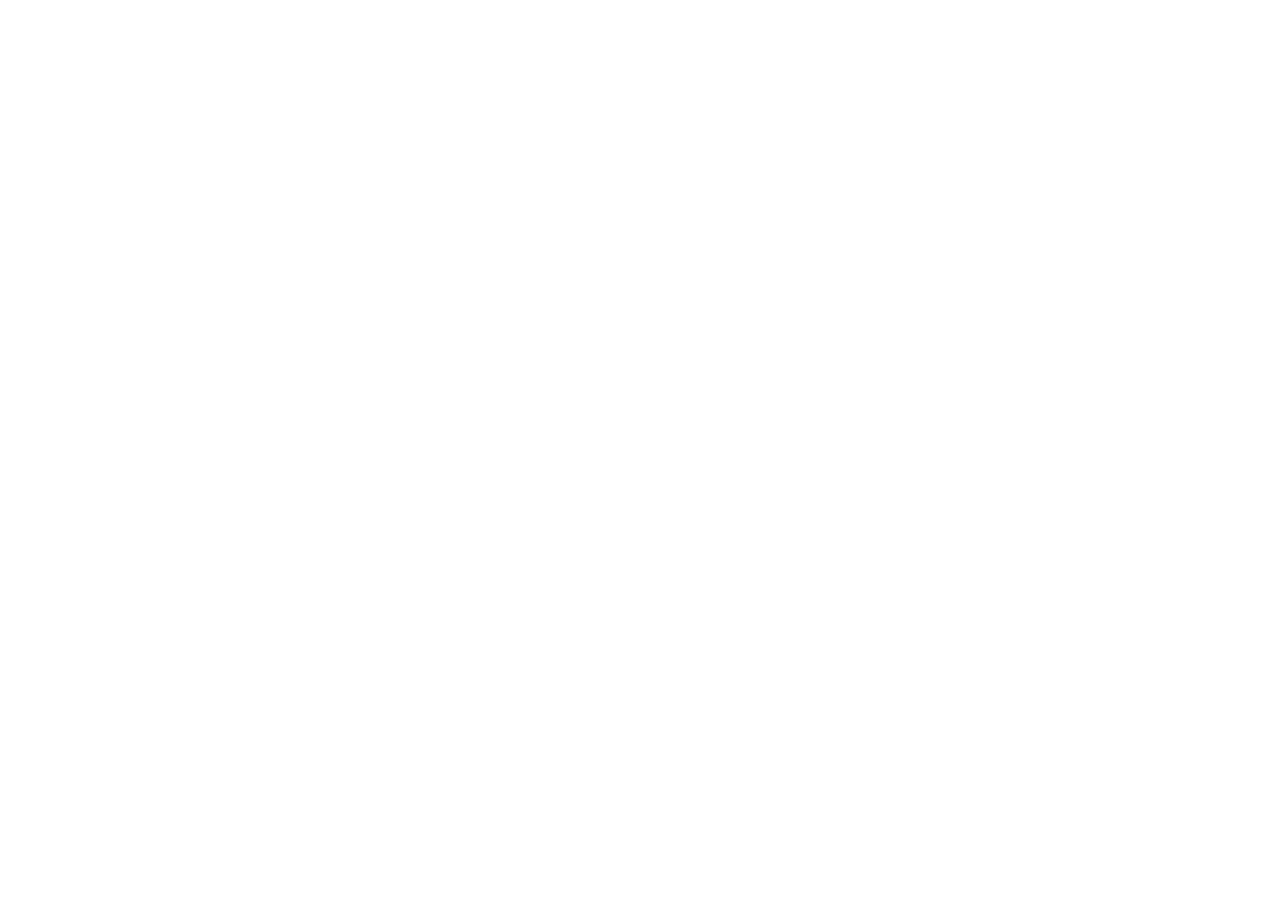
==== index.html @ 3f150117 "adicionando os arquivos iniciais do projeto" ====
<!DOCTYPE html>
<html lang="pt-br">
  <head>
    <meta charset="UTF-8" />
    <meta name="viewport" content="width=device-width, initial-scale=1.0" />
    <title>Travel Goals</title>
  </head>
  <body></body>
</html>
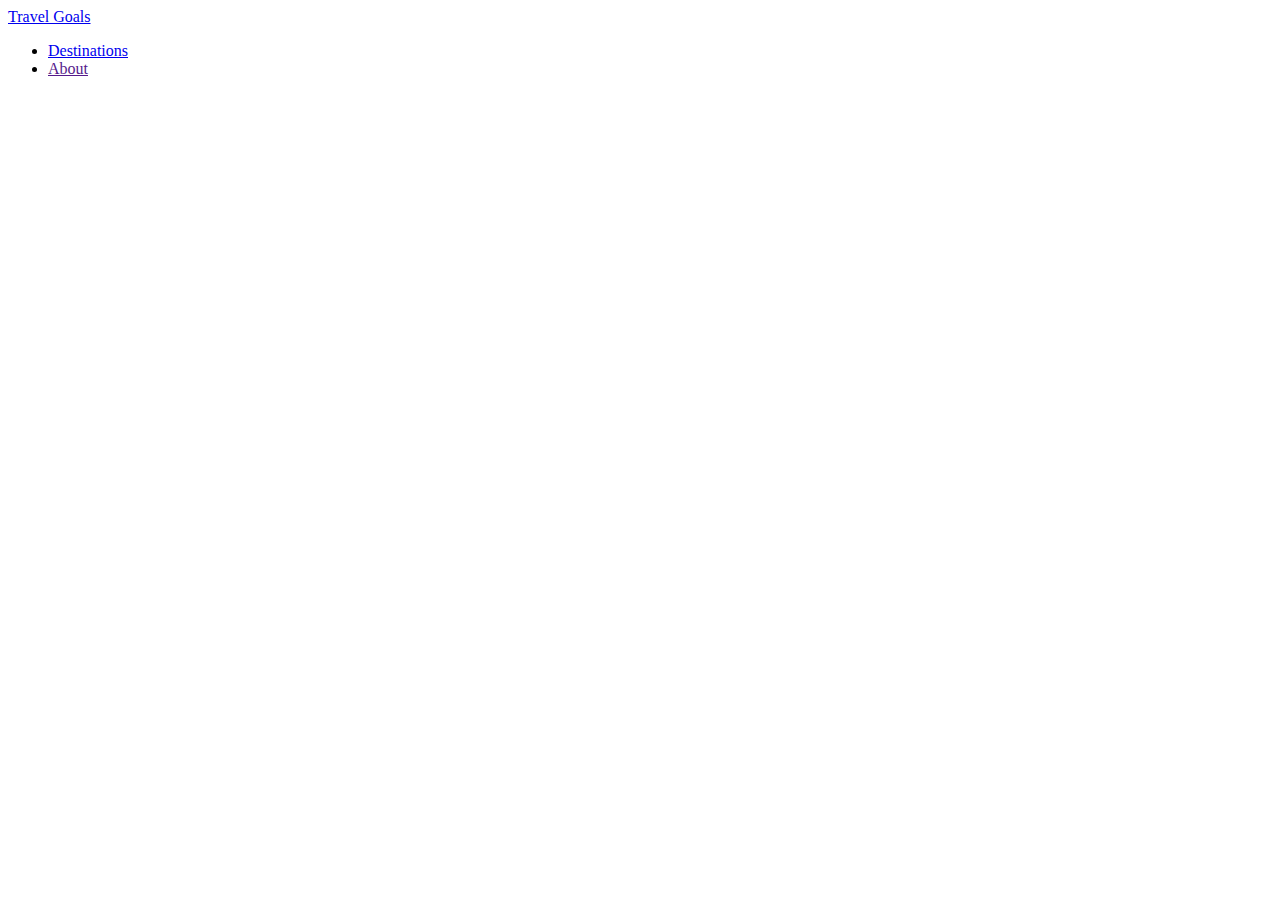
==== commit 0b09aaa0: "adicionando o esqueleto do index.html e os arquivos shared.css e places.html" ====
--- a/index.html
+++ b/index.html
@@ -3,7 +3,29 @@
   <head>
     <meta charset="UTF-8" />
     <meta name="viewport" content="width=device-width, initial-scale=1.0" />
+    <link
+      href="https://fonts.googleapis.com/css2?family=Raleway:wght@700&family=Oleo+Script:wght@700&family=Quicksand:wght@300;500;700&display=swap"
+      rel="stylesheet"
+    />
+    <link rel="stylesheet" href="shared.css" />
+    <link rel="stylesheet" href="styles.css" />
     <title>Travel Goals</title>
   </head>
-  <body></body>
+  <body>
+    <header>
+      <div>
+        <a href="index.html">Travel Goals</a>
+      </div>
+      <nav>
+        <ul>
+          <li><a href="places.html">Destinations</a></li>
+          <li><a href="">About</a></li>
+        </ul>
+      </nav>
+    </header>
+    <main>
+      <section></section>
+      <section></section>
+    </main>
+  </body>
 </html>
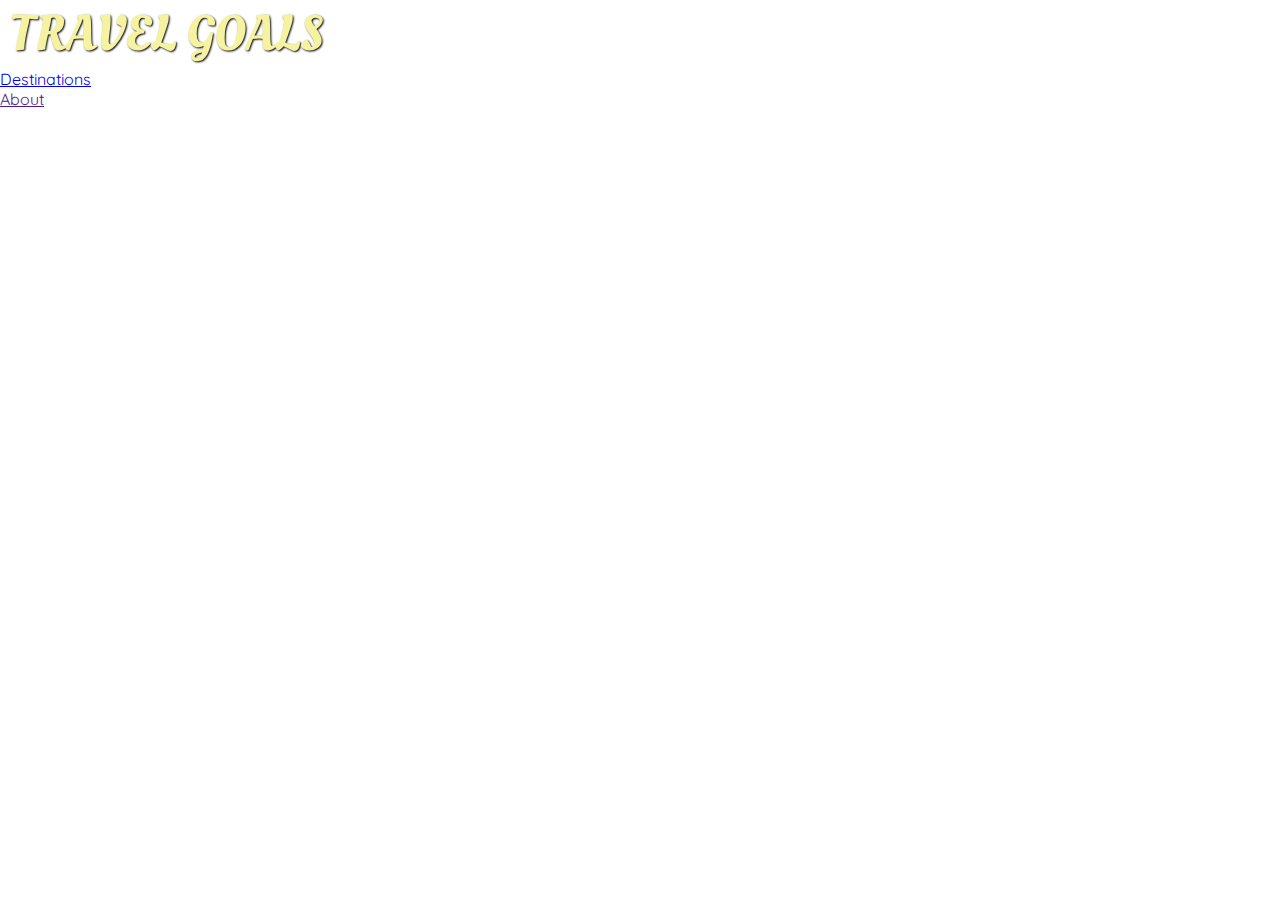
==== commit f0dc6bd3: "estilizando a logo" ====
--- a/index.html
+++ b/index.html
@@ -13,7 +13,7 @@
   </head>
   <body>
     <header>
-      <div>
+      <div id="page-logo">
         <a href="index.html">Travel Goals</a>
       </div>
       <nav>
--- a/shared.css
+++ b/shared.css
@@ -0,0 +1,20 @@
+body {
+  font-family: "Quicksand", sans-serif;
+  margin: 0;
+}
+
+#page-logo a {
+  padding: 10px;
+  font-family: "Oleo Script", sans-serif;
+  font-size: 50px;
+  text-transform: uppercase;
+  text-decoration: none;
+  text-shadow: 1px 1px 2px rgb(0, 0, 0);
+  color: rgb(245, 243, 160);
+}
+
+ul {
+  margin: 0;
+  padding: 0;
+  list-style: none;
+}
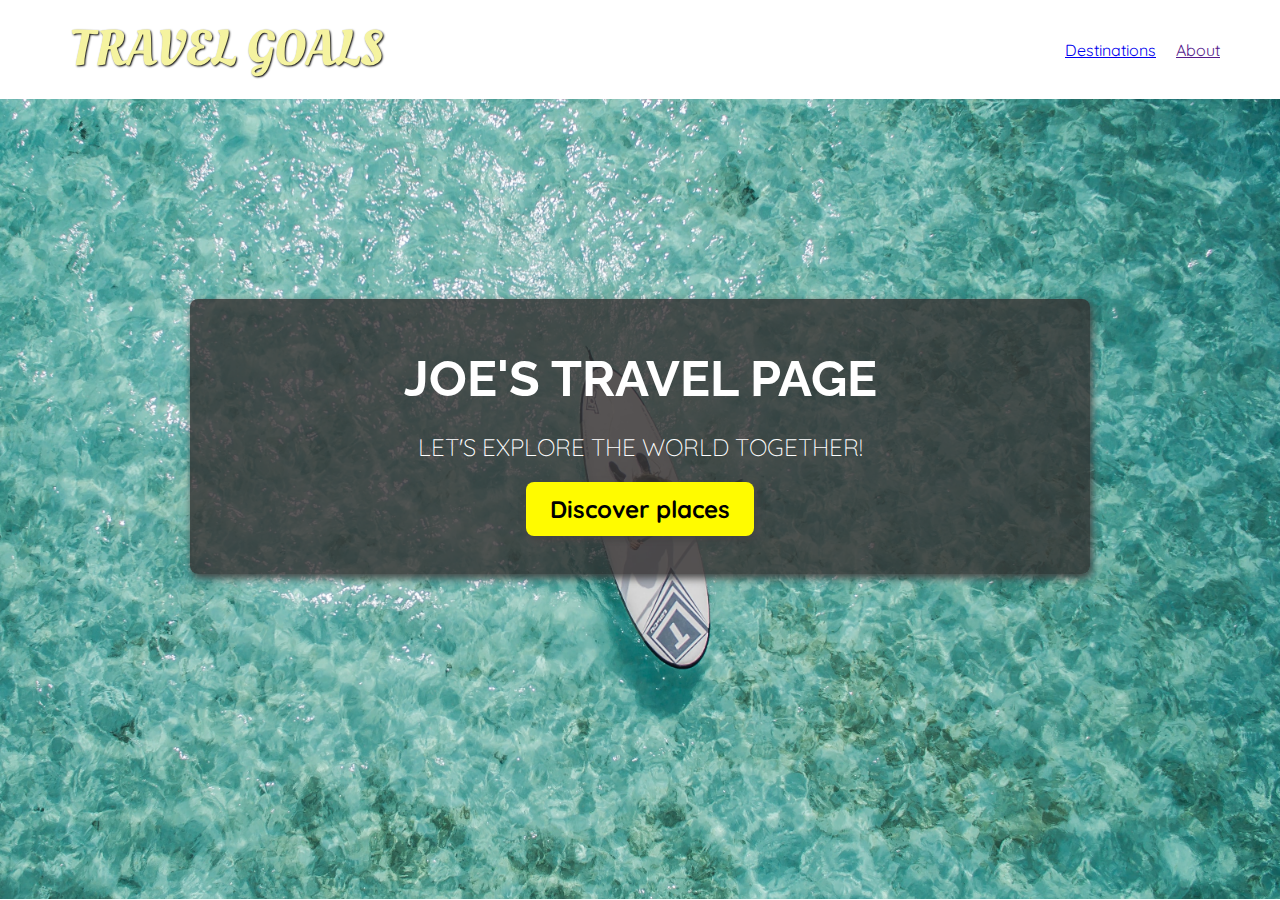
==== commit 3038315d: "atualizando o header e iniciando a section hero" ====
--- a/index.html
+++ b/index.html
@@ -24,8 +24,14 @@
       </nav>
     </header>
     <main>
-      <section></section>
-      <section></section>
+      <section id="hero">
+        <div id="hero-content">
+          <h1>Joe's Travel Page</h1>
+          <p>Let's explore the world together!</p>
+          <a href="places.html">Discover places</a>
+        </div>
+      </section>
+      <section id="highlights"></section>
     </main>
   </body>
 </html>
--- a/shared.css
+++ b/shared.css
@@ -1,6 +1,21 @@
 body {
   font-family: "Quicksand", sans-serif;
   margin: 0;
+}
+
+header {
+  display: flex;
+  justify-content: space-between;
+  align-items: center;
+  padding: 15px 60px;
+}
+
+header ul {
+  display: flex;
+}
+
+header li {
+  margin-left: 20px;
 }
 
 #page-logo a {
--- a/styles.css
+++ b/styles.css
@@ -0,0 +1,49 @@
+#hero {
+  height: 800px;
+  background-image: url("images/places/ocean.jpg");
+  background-position: center;
+  background-size: cover;
+}
+
+#hero-content {
+  width: 900px;
+  background-color: rgba(51, 47, 47, 0.8);
+  margin: 0 auto;
+  text-align: center;
+  padding: 50px 0;
+  border-radius: 8px;
+  box-shadow: 2px 4px 8px rgb(68, 67, 67);
+  position: relative;
+  top: 200px;
+}
+
+#hero-content h1 {
+  color: #fff;
+  text-transform: uppercase;
+  font-family: "Raleway", sans-serif;
+  font-size: 50px;
+  margin: 0;
+}
+
+#hero-content p {
+  color: #fff;
+  text-transform: uppercase;
+  font-size: 24px;
+  font-weight: 300;
+  margin-bottom: 32px;
+}
+
+#hero-content a {
+  color: #000;
+  padding: 12px 24px;
+  background-color: rgb(255, 251, 0);
+  border-radius: 8px;
+  font-size: 24px;
+  text-decoration: none;
+  font-weight: bold;
+  box-shadow: 2px 4px 8px rgb(68, 67, 67);
+}
+
+#hero-content a:hover {
+  background-color: rgb(255, 227, 0);
+}
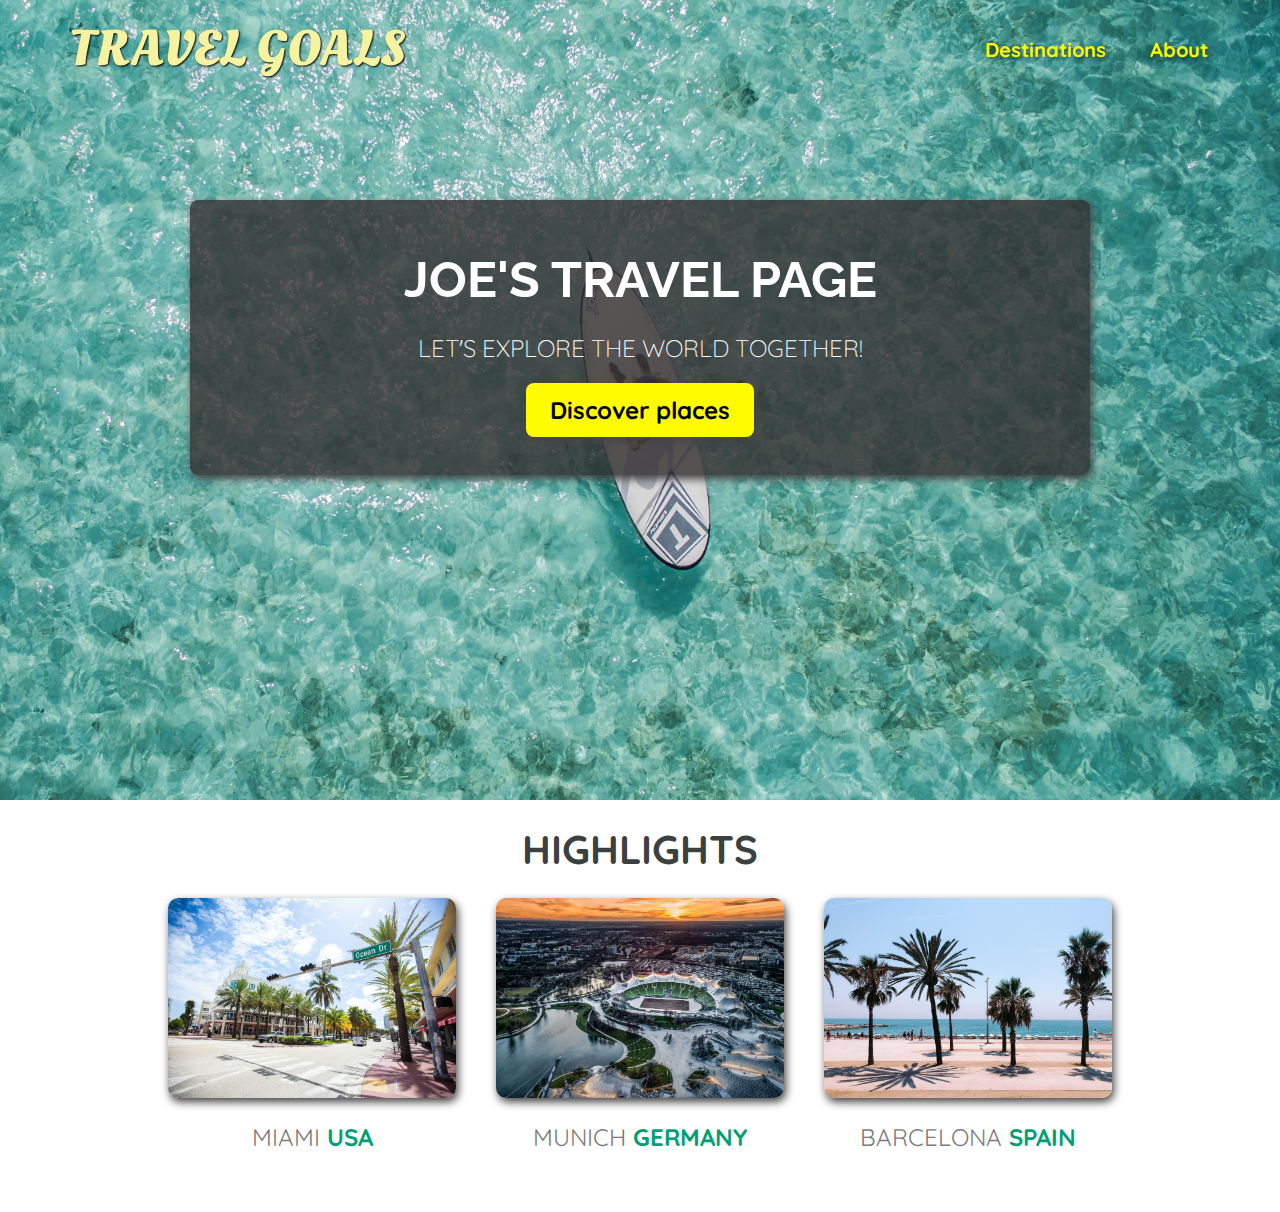
==== commit f2210632: "iniciando a estilização e adição de elementos e conteúdo na seção highlights" ====
--- a/index.html
+++ b/index.html
@@ -31,7 +31,32 @@
           <a href="places.html">Discover places</a>
         </div>
       </section>
-      <section id="highlights"></section>
+      <section id="highlights">
+        <h2>Highlights</h2>
+        <ul id="destinations">
+          <li class="destination">
+            <img
+              src="images/places/miami.jpg"
+              alt="Miami streets on sunny day"
+            />
+            <p>Miami <strong>USA</strong></p>
+          </li>
+          <li class="destination">
+            <img
+              src="images/places/munich.jpg"
+              alt="Munich stadium in winter"
+            />
+            <p>Munich <strong>Germany</strong></p>
+          </li>
+          <li class="destination">
+            <img
+              src="images/places/barcelona.jpg"
+              alt="Palm beach in Barcelona"
+            />
+            <p>Barcelona <strong>Spain</strong></p>
+          </li>
+        </ul>
+      </section>
     </main>
   </body>
 </html>
--- a/shared.css
+++ b/shared.css
@@ -8,6 +8,26 @@
   justify-content: space-between;
   align-items: center;
   padding: 15px 60px;
+  position: absolute;
+  width: 100%;
+  box-sizing: border-box;
+}
+
+header a {
+  text-decoration: none;
+  font-weight: bold;
+  font-size: 20px;
+  color: rgb(255, 251, 0);
+  text-shadow: 2px 2px 4px rgba(0, 0, 0, 0.5);
+  padding: 12px;
+  border-radius: 6px;
+  transition: 0.2s ease-in all;
+}
+
+header li a:hover {
+  background-color: rgb(255, 251, 0);
+  color: rgb(77, 77, 77);
+  text-shadow: none;
 }
 
 header ul {
--- a/styles.css
+++ b/styles.css
@@ -47,3 +47,43 @@
 #hero-content a:hover {
   background-color: rgb(255, 227, 0);
 }
+
+#highlights h2 {
+  color: rgb(59, 65, 64);
+  text-align: center;
+  text-transform: uppercase;
+  font-size: 40px;
+  margin: 24px 0;
+}
+
+#destinations {
+  display: flex;
+  justify-content: center;
+  width: 90%;
+  margin: 0 auto 40px;
+}
+
+.destination {
+  margin: 0 20px;
+  width: 25%;
+}
+
+.destination img {
+  height: 200px;
+  width: 100%;
+  object-fit: cover;
+  border-radius: 10px;
+  box-shadow: 2px 4px 8px rgb(68, 67, 67);
+}
+
+.destination p {
+  color: rgb(124, 123, 123);
+  text-align: center;
+  text-transform: uppercase;
+  font-size: 24px;
+  margin: 20px 0;
+}
+
+.destination strong {
+  color: rgb(0, 160, 117);
+}
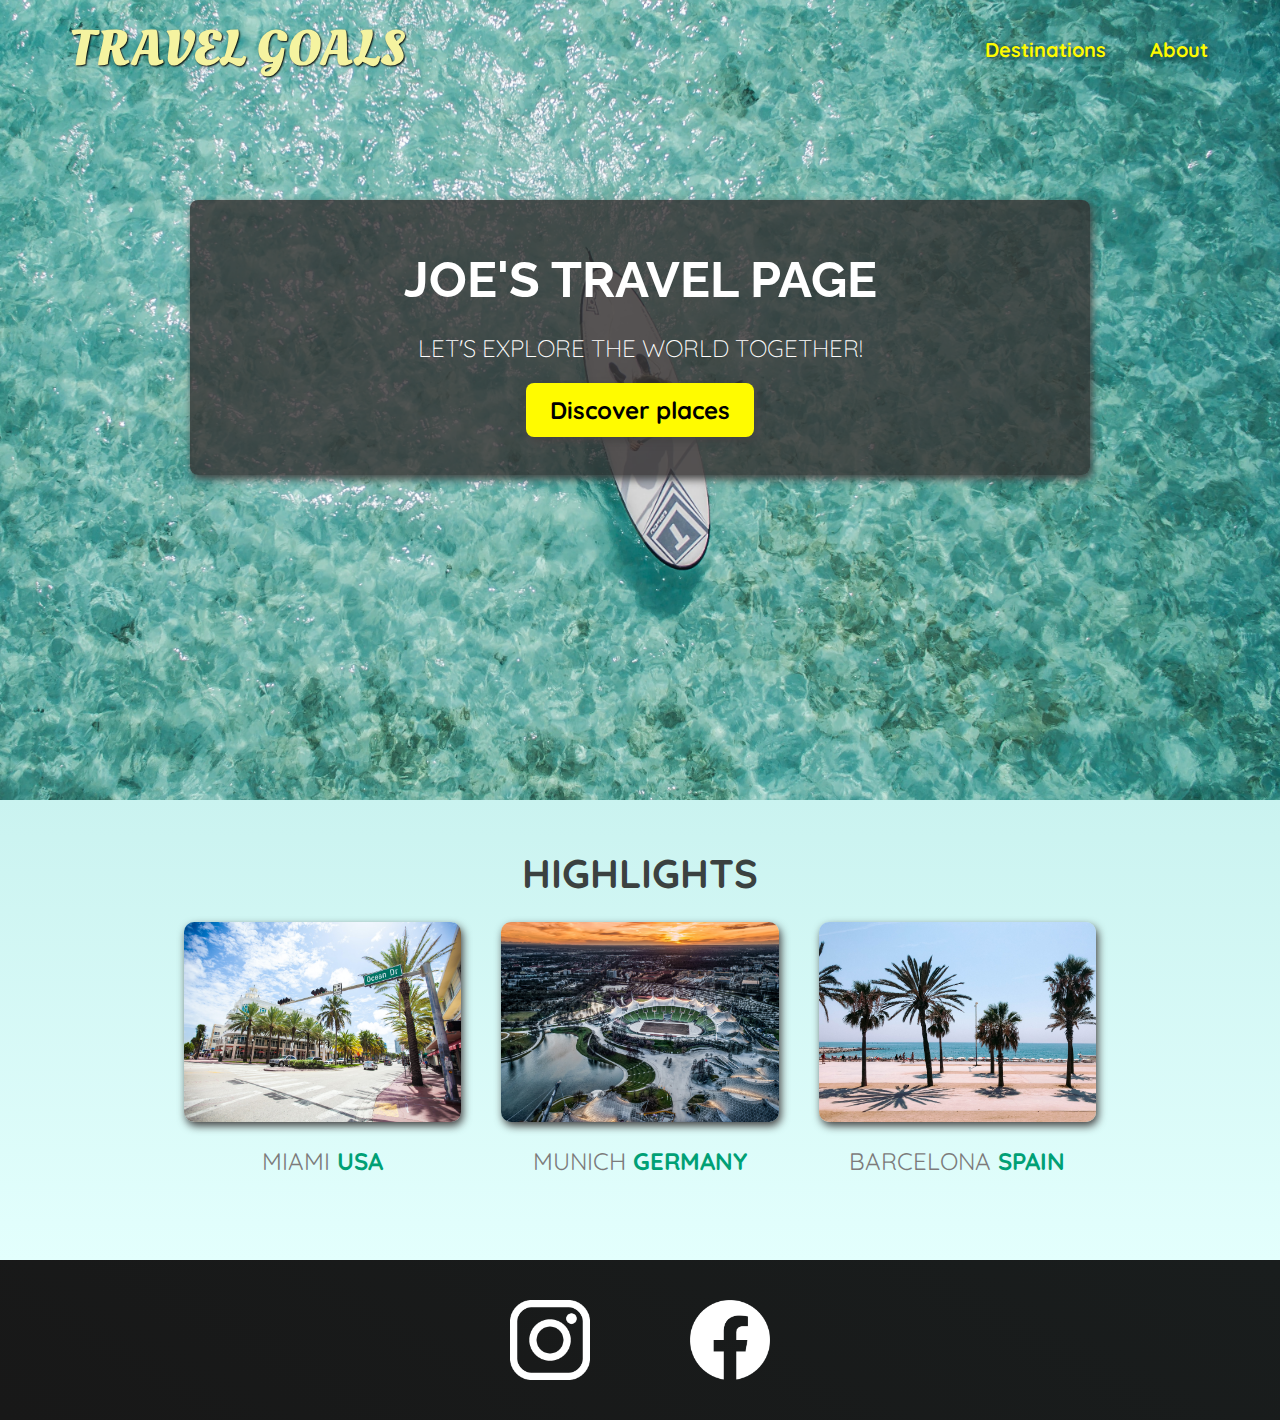
==== commit 4cc8c282: "finalizando a página index.html e iniciando a página places.html" ====
--- a/index.html
+++ b/index.html
@@ -58,5 +58,19 @@
         </ul>
       </section>
     </main>
+    <footer>
+      <ul>
+        <li>
+          <a href="https://www.instagram.com"
+            ><img src="images/icons/insta.png" alt="Instagram logo"
+          /></a>
+        </li>
+        <li>
+          <a href="https://www.facebook.com"
+            ><img src="images/icons/facebook.png" alt="Facebook logo"
+          /></a>
+        </li>
+      </ul>
+    </footer>
   </body>
 </html>
--- a/shared.css
+++ b/shared.css
@@ -24,7 +24,7 @@
   transition: 0.2s ease-in all;
 }
 
-header li a:hover {
+header a:hover {
   background-color: rgb(255, 251, 0);
   color: rgb(77, 77, 77);
   text-shadow: none;
@@ -53,3 +53,23 @@
   padding: 0;
   list-style: none;
 }
+
+footer {
+  background: linear-gradient(30deg, rgb(24, 24, 24), rgb(25, 29, 29));
+  padding: 40px;
+}
+
+footer ul {
+  display: flex;
+  justify-content: center;
+}
+
+footer li {
+  width: 80px;
+  height: 80px;
+  margin: 0 50px;
+}
+
+footer li img {
+  width: 100%;
+}
--- a/styles.css
+++ b/styles.css
@@ -48,6 +48,11 @@
   background-color: rgb(255, 227, 0);
 }
 
+#highlights {
+  padding: 24px;
+  background: linear-gradient(0deg, rgb(227, 255, 253), rgb(202, 243, 240));
+}
+
 #highlights h2 {
   color: rgb(59, 65, 64);
   text-align: center;
